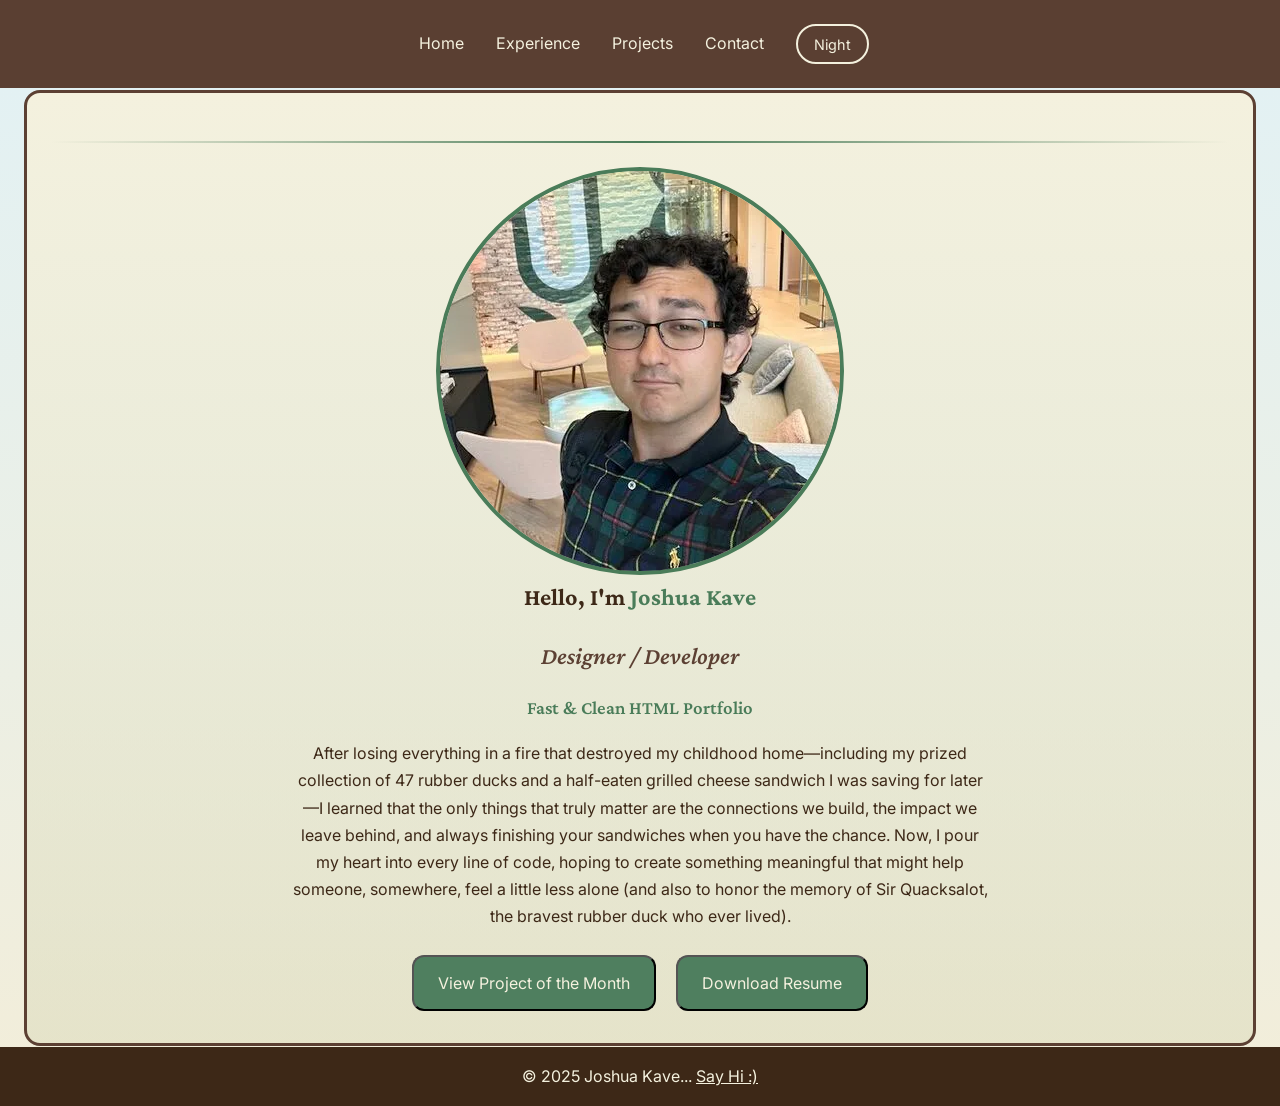
==== index.html @ aa96f815 "copeied contents from hw4 to hw5" ====
<!DOCTYPE html>
<html lang="en">
    <head>
        <meta charset="utf-8">
        <meta name="description" content="Portfolio Website">
        <meta name="viewport" content="width=device-width, initial-scale=1.0">
        <title>Home - Joshua's Portfolio</title>
        <link href="images/favicon.ico" rel="icon">
        <link rel="stylesheet" href="styles.css">
        <style>
            h3 {
                font-family: var(--font-heading, 'Crimson Pro', serif);  
                font-weight: 600;
                color: var(--color-moss, #4a7c59);
                margin-bottom: 1rem;
            }
        </style>
    </head>

    <body>
        <noscript>
            <p><strong>Note: </strong>This site works without Javascript, but theme selection is unavailable. <em>Welcome!</em></p>
        </noscript>
        <header>
            <nav>
                <a href = "index.html">Home</a>
                <a href = "experience.html">Experience</a>
                <a href = "projects.html">Projects</a>
                <a href = "contact.html">Contact</a>
                <button class = "theme-toggle">Night</button>
            </nav>
        </header>

        <main>
            <article>
                <hr>
                <picture id = "headshot">
                    <source srcset="images/Joshua_Kave_Headshot.webp" media="(min-width: 501px)" type="image/webp">
                    <source srcset="images/Joshua_Kave_Headshot_small.webp" media="(max-width: 500px)" type="image/webp">
                    <source srcset="images/Joshua_Kave_Headshot.jpg" media="(min-width: 501px)">
                    <img src="images/Joshua_Kave_Headshot_small.jpg" alt="Headshot Placeholder">
                </picture>
                <h1>Hello, I'm <span class="name">Joshua Kave</span></h1>
                <h2><i>Designer / Developer</i></h2>
                <h3>Fast & Clean HTML Portfolio</h3>
                <p>After losing everything in a fire that destroyed my childhood home—including my prized collection of 47 rubber ducks and a half-eaten grilled cheese sandwich I was saving for later—I learned that the only things that truly matter are the connections we build, the impact we leave behind, and always finishing your sandwiches when you have the chance. Now, I pour my heart into every line of code, hoping to create something meaningful that might help someone, somewhere, feel a little less alone (and also to honor the memory of Sir Quacksalot, the bravest rubber duck who ever lived).<br></p>
                <div>
                    <button type="button">View Project of the Month</button>
                    <button type="button">Download Resume</button>
                </div>
            </article>
        </main>
        <footer>
            <p>&copy; 2025 Joshua Kave... <a href="contact.html">Say Hi :&rpar;</a></p>
        </footer>
        <hello-console message="Hello World! :-&rpar;"></hello-console>
        <script src="theme-toggle.js"></script>
    </body>
</html>
---- styles.css ----
@import url('https://fonts.googleapis.com/css2?family=Crimson+Pro:wght@300;400;600;700&family=Inter:wght@300;400;500;600&display=swap');

:root {
    --color-soil: #3d2817;
    --color-bark: #5c4033;
    --color-moss: #4a7c59;
    --color-leaf: #6b9080;
    --color-bamboo: #7d8f69;
    --color-stone: #c9cba3;
    --color-sand: #f4f1de;
    --color-water: #a8dadc;
    --color-sky: #e8f4f8;
    --color-accent: #d4a574;

    --font-heading: 'Crimson Pro', sans-serif;
    --font-body: 'Inter', sans-serif;
}

:root.night-mode {
    --color-soil: #e8f4f8;
    --color-bark: #c9cba3;
    --color-moss: #90ea2f;
    --color-leaf: #ddf830;
    --color-bamboo: #a2ab00;
    --color-stone: #b8b8a6;
    --color-sand: #2a2a1f;
    --color-water: #203539;
    --color-sky: #1a1a15;
    --color-accent: #a8895a;
}

*{
    box-sizing: border-box;
    padding: 0;
    margin: 0; /*might change later*/
    overscroll-behavior: none;
}

body{
    display: flex;
    flex-direction: column;
    text-align: center;
    font-family: var(--font-body, sans-serif);
    font-size: 1rem;
    line-height: 1.7;
    color: var(--color-soil, #3d2817);
    background: linear-gradient(
        color-mix(in srgb, var(--color-sky) 90%, var(--color-water) 10%),
        color-mix(in srgb, var(--color-sand) 95%, var(--color-accent) 5%)
    );
    min-width: 100%;
    min-height: 100vh;
}

header{
    background-color: color-mix(in srgb, var(--color-bark) 95%, var(--color-soil) 5%);
    position: sticky;
    top: 0;
    z-index: 10;
    width: 100%;
    nav {
        padding: 1rem;
        display: flex;
        justify-content: center;
        align-items: center;
        margin: 0 auto;
        flex-wrap: wrap;

        & a {
            color: var(--color-sand, #f4f1de);
            padding: 0.5rem 1rem;
            text-decoration: none;
            transition: all 350ms;
            position: relative;
            border-radius: 0.75rem;

            &::before{
                content:'';
                position:absolute;
                bottom:0;
                left:50%;
                width: 0;
                height:2px;
                background-color: color-mix(in srgb, var(--color-bamboo) 80%, var(--color-accent) 20%);
                transform: translateX(-50%);
                transition: width 350ms;
            }

            &:hover{
                transform: translateY(-2px);
                
                &::before{
                    width: 80%;
                }
            }

            &:active{
                transform:translateY(0);
            }
        }
    }
}

.theme-toggle {
    background: none;
    border: 2px solid var(--color-sand, #f4f1de);
    border-radius: 1.5rem;
    min-width: 4.5rem;
    height: 2.5rem;
    font-size: 0.9rem;
    cursor: pointer;
    transition: all 350ms;
    padding: 0 1rem;
    margin-left: 1rem;
    display: none;
    align-items: center;
    justify-content: center;
    color: var(--color-sand, #f4f1de);

    &:hover {
        transform: scale(1.05);
    }

    &:active {
        transform: scale(0.98);
    }
}

.js-enabled .theme-toggle {
    display: flex;
}


main{
    flex: 1;
    padding: 0.1rem 1.5rem;
    max-width: 1400px;
    width: 100%;
    margin: 0 auto;

    & p{
        margin: 0 auto 1rem;
        text-align: center;
    }

    hr {
        border: none;
        height: 2px;
        background: linear-gradient(
            to right,
            transparent,
            var(--color-moss, #4a7c59),
            transparent
        );
        margin: 1.5rem 0;
        animation: growLine 1s ease-out;
    }
}

h1 {
  font-family: var(--font-heading, 'Crimson Pro', serif);
  font-weight: 700;
  color: var(--color-soil, #3d2817);
  margin-bottom: 1.5rem;
  text-wrap: balance;
  line-height: 1.2;
}

h2 {
  font-family: var(--font-heading, 'Crimson Pro', serif);
  font-weight: 600;
  color: var(--color-bark, #5c4033);
  margin-bottom: 1rem;
  text-wrap: balance;
}

p {
  margin-bottom: 1rem;
  max-width: 70ch;
  text-wrap: pretty;
}

.name {
  color: var(--color-moss, #4a7c59);
  font-weight: 700;
  position: relative;
  display: inline-block;
  animation: fadeInUp 0.8s ease-out;
}

#headshot{    
    & img{
        border-radius: 50%;
        border: 4px solid var(--color-moss, #4a7c59);
        object-fit: cover;
        transition: transform var(--transition-slow, 600ms);
        
        &:hover {
            transform: scale(1.05) rotate(2deg);
        }
    }

}

.logo-image {
    display: block;
    margin: 0 auto 1rem;
    max-width: 100%;

    img {
        width: 100%;
        max-width: 50%;
        height: auto;
        border-radius: 1rem;
    }
}

button{
    font-family: var(--font-body, sans-serif);
    font-size: 1rem;
    padding: 1rem 1.5rem;
    margin: 0.5rem;
    background-color: color-mix(in srgb, var(--color-moss) 85%, var(--color-leaf) 15%);
    color: var(--color-sand, #f4f1de);
    border-radius: 0.75rem;
    cursor: pointer;
    transition: all 350ms;
    position: relative;

    &:hover{
        background-color: color-mix(in srgb, var(--color-moss) 75%, var(--color-accent) 25%);
        transform: translateY(-3px);
    }

    &:active {
        transform: translateY(-1px);
    }
}

footer{
    background-color: var(--color-soil, #3d2817);
    padding: 1rem;
    display: flex;
    justify-content: center;
    align-items: center;
    color: var(--color-sand, #f4f1de);


    & p{
        margin: 0;
    }

    & a{
        color: var(--color-sand, #f4f1de);
        text-decoration: underline;
        transition: color 200ms;

        &:hover{
            color: var(--color-moss, #4a7c59);
        }
    }
}

.grid{
    display: grid;
    grid-template-columns: repeat(auto-fit, minmax(300px, 1fr));
    gap: 2.5rem;
    width: 100%;

}

.grid>article{
    transition: all 350ms;
    display:flex;
    flex-direction: column;
    align-items: center;
    justify-content: space-between;
    
    &:hover{
        border-color: var(--color-moss, #4a7c59);
        transform: translateY(-5px);
    }


}

article{
    background: linear-gradient(
        to bottom,
        var(--color-sand, #f4f1de),
        color-mix(in srgb, var(--color-stone) 30%, transparent)
    );

    border: 3px solid var(--color-bark, #5c4033);
    padding: 1.5rem;
    border-radius: 1rem;
    position: relative;
    overflow: hidden;
    transition: all 350ms;

    & a{
        text-decoration: none;
        color: var(--color-moss, #4a7c59);
        font-weight: 600;
        transition: all 200ms;

        &:hover{
            color: var(--color-bamboo, #7d8f69);
        }
    }
}

form{
  margin: 0 auto;
  max-width: 750px;
  display: flex;
  flex-direction: column;
  min-width: 300px;
}

fieldset:has(legend){
  border: 2px solid var(--color-moss, #4a7c59);
  border-radius: 0.75rem;
  padding: 1.5rem;
  margin-bottom: 1.5rem;
  background-color: color-mix(in srgb, white 50%, var(--color-sky) 10%);
}

fieldset legend{
  font-family: var(--font-heading, 'Crimson Pro', serif);
  font-size: 1.25rem;
  font-weight: 600;
  padding: 0 1rem;
  color: var(--color-moss, #4a7c59);
}

form label{
  display: flex;
  color: var(--color-soil, #3d2817);
}

form label span.required {
    color:red;
}

form output {
  text-align: center;
  width: 300px;
  min-width: 0;
  overflow-wrap: anywhere;
}

form textarea{
  min-height: 150px;
}

form input, form textarea{
  font-family: var(--font-body, sans-serif);
  width: 100%;
  padding: 0.75rem;
  border: 2px solid var(--color-stone, #c9cba3);
  border-radius: 0.75rem;
  transition: all 200ms;
}

form input:focus, form textarea:focus{
  border-color: var(--color-moss, #4a7c59);
  outline: none;
}

form input:hover, form textarea:hover{
  border-color: var(--color-bamboo, #7d8f69);
}

form input:invalid{
  border: 2px solid red;
}

project-summary {
  display: flex;
  flex-direction: column;
  gap: 1.5rem;
  border: 3px solid var(--color-bark, #5c4033);
  border-radius: 0.75rem;
  padding: 2.5rem;
  margin: 4rem auto;
  max-width: 800px;
  background: linear-gradient(
    135deg,
    var(--color-sand, #f4f1de) 0%,
    color-mix(in srgb, var(--color-water) 15%, transparent) 100%
  );
  position: relative;
  transition: all 350ms;

  &:hover{
    border-color: var(--color-moss, #4a7c59);
  }

  & h2 {
    font-family: var(--font-heading, 'Crimson Pro', serif);
    color: var(--color-moss, #4a7c59);
    font-weight: 600;
    padding-bottom: 1rem;
    border-bottom: 2px solid var(--color-stone, #c9cba3);
    text-wrap: balance;
    margin: 0;
  }
  
  & p {
    color: var(--color-soil, #3d2817);
    font-size: 1.05rem;
    margin: 0;
  }
  
  ul {
    list-style: none;
    padding: 0;
    margin: 0;
    display: grid;
    gap: 1rem;
    grid-template-columns: 1fr;
    
    li {
      padding: 1rem 1.5rem;
      background-color: color-mix(in srgb, white 70%, var(--color-sand) 30%);
      border-left: 4px solid var(--color-leaf, #6b9080);
      border-radius: 0.5rem;
      color: var(--color-soil, #3d2817);
      transition: all 350ms;
      font-size: 1rem;
      position: relative;
      overflow: hidden;
      
      &:hover {
        background-color: color-mix(in srgb, white 95%, var(--color-moss) 5%);
        transform: translateX(8px);
        border-left-color: var(--color-moss, #4a7c59);
      }
    }
  }
}

iframe{
    border: 3px solid var(--color-bark, #5c4033);
    border-radius: 1rem;
    width: 100%;
    height: 400px;
}

@view-transition {
    navigation: auto;
}

::view-transition-group(root) {
    animation-duration: 300ms;
    animation-timing-function: cubic-bezier(0.4, 0, 0.2, 1);
}

::view-transition-old(root),
::view-transition-new(root) {
    mix-blend-mode: normal;
    width: 100%;
    height: 100%;
}

::view-transition-old(root) {
    animation: 300ms cubic-bezier(0.4, 0, 0.2, 1) both fade-out, 
               300ms cubic-bezier(0.4, 0, 0.2, 1) both slide-to-left;
}

::view-transition-new(root) {
    animation: 300ms cubic-bezier(0.4, 0, 0.2, 1) both fade-in,
               300ms cubic-bezier(0.4, 0, 0.2, 1) both slide-from-right;
}

@keyframes fade-out {
    from { opacity: 1; }
    to { opacity: 0; }
}

@keyframes fade-in {
    from { opacity: 0; }
    to { opacity: 1; }
}

@keyframes slide-to-left {
    from { transform: translateX(0); }
    to { transform: translateX(-30px); }
}

@keyframes slide-from-right {
    from { transform: translateX(30px); }
    to { transform: translateX(0); }
}

@media (max-width: 500px) {
    header{
        nav {
            padding: 0.25rem;
            gap: 0.075rem;
            flex-wrap: wrap;

            & a {
                padding: 0.25rem 0.6rem;
                font-size: 0.75rem;
                border-radius: 0.5rem;
            }
        }
    }

    .theme-toggle {
        min-width: 3rem;
        height: 1.75rem;
        font-size: 0.65rem;
        padding: 0 0.5rem;
        margin-left: 0.5rem;
        border-radius: 1rem;
    }
}

@media print {
  header, footer, button {
    display: none;
  }
  
  body {
    background: white;
    color: black;
  }
  
  article {
    break-inside: avoid;
    page-break-inside: avoid;
  }
}

@media (prefers-contrast: more) {
  * {
    --color-soil: #000000;
    --color-sand: #ffffff;
    font-weight: 700;
  }
  
  button, article {
    border-width: 3px;
  }
}

@keyframes fadeInUp {
  from {
    opacity: 0;
    transform: translateY(20px);
  }
  to {
    opacity: 1;
    transform: translateY(0);
  }
}

@keyframes growLine {
  from {
    transform: scaleX(0);
  }
  to {
    transform: scaleX(1);
  }
}
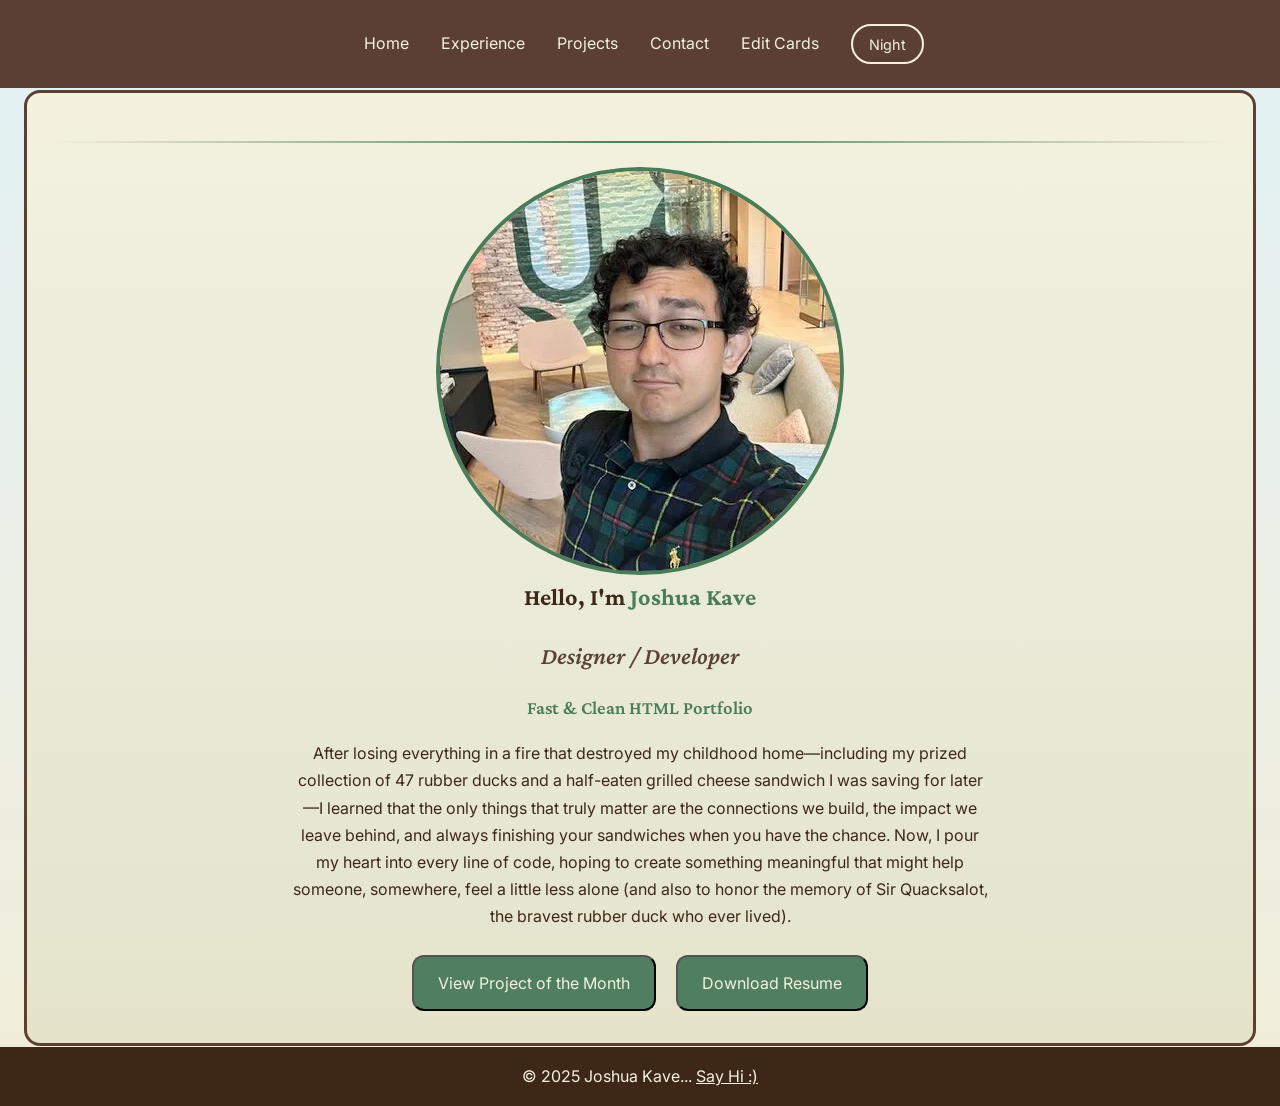
==== commit 674a0095: "added edit cards crud page to navbar" ====
--- a/index.html
+++ b/index.html
@@ -27,6 +27,7 @@
                 <a href = "experience.html">Experience</a>
                 <a href = "projects.html">Projects</a>
                 <a href = "contact.html">Contact</a>
+                <a href = "crud.html">Edit Cards</a>
                 <button class = "theme-toggle">Night</button>
             </nav>
         </header>
--- a/styles.css
+++ b/styles.css
@@ -267,6 +267,126 @@
     gap: 2.5rem;
     width: 100%;
 
+}
+
+.card-grid {
+    display: grid;
+    grid-template-columns: repeat(auto-fit, minmax(300px, 1fr));
+    gap: 2rem;
+    width: 100%;
+    margin: 1.5rem 0;
+}
+
+project-card {
+    display: block;
+
+    & article {
+        display: flex;
+        flex-direction: column;
+        align-items: center;
+        gap: 0.75rem;
+        height: 100%;
+
+        &:hover {
+            border-color: var(--color-moss, #4a7c59);
+            transform: translateY(-5px);
+        }
+
+        &:hover picture img {
+            transform: scale(1.03);
+        }
+    }
+
+    & h2 {
+        margin: 0 0 0.5rem 0;
+    }
+
+    & picture {
+        display: block;
+        margin: 0 auto;
+        max-width: 100%;
+
+        & img {
+            width: 100%;
+            max-width: 200px;
+            height: auto;
+            border-radius: 0.75rem;
+            object-fit: cover;
+            transition: transform 350ms ease;
+        }
+    }
+
+    & p {
+        text-align: center;
+        margin: 0;
+    }
+
+    & .date {
+        color: color-mix(in srgb, var(--color-soil, #3d2817) 70%, transparent);
+        font-size: 0.9rem;
+        font-style: italic;
+    }
+
+    & .keywords {
+        display: flex;
+        flex-wrap: wrap;
+        gap: 0.5rem;
+        justify-content: center;
+
+        & span {
+            background-color: color-mix(in srgb, var(--color-leaf, #6b9080) 20%, transparent);
+            color: var(--color-moss, #4a7c59);
+            padding: 0.25rem 0.75rem;
+            border-radius: 1rem;
+            font-size: 0.8rem;
+            font-weight: 500;
+            border: 1px solid var(--color-leaf, #6b9080);
+        }
+    }
+
+    & .progress {
+        display: flex;
+        align-items: center;
+        gap: 0.5rem;
+        flex-wrap: wrap;
+        justify-content: center;
+        font-size: 0.85rem;
+
+        & progress {
+            width: 120px;
+            height: 8px;
+            border-radius: 4px;
+
+            &::-webkit-progress-bar {
+                background-color: var(--color-stone, #c9cba3);
+                border-radius: 4px;
+            }
+
+            &::-webkit-progress-value {
+                background-color: var(--color-moss, #4a7c59);
+                border-radius: 4px;
+            }
+
+            &::-moz-progress-bar {
+                background-color: var(--color-moss, #4a7c59);
+                border-radius: 4px;
+            }
+        }
+    }
+
+    & a:last-child {
+        display: inline-block;
+        padding: 0.5rem 1.25rem;
+        border: 2px solid var(--color-moss, #4a7c59);
+        border-radius: 0.5rem;
+        transition: all 250ms ease;
+        margin-top: auto;
+
+        &:hover {
+            background-color: var(--color-moss, #4a7c59);
+            color: var(--color-sand, #f4f1de);
+        }
+    }
 }
 
 .grid>article{
@@ -519,6 +639,113 @@
     }
 }
 
+.data-controls {
+    display: flex;
+    justify-content: center;
+    gap: 1rem;
+    margin-bottom: 2rem;
+    flex-wrap: wrap;
+}
+
+.data-controls button {
+    min-width: 120px;
+}
+
+#data-type {
+    display: block;
+    margin: 0 auto 1.5rem;
+    padding: 0.75rem 1.5rem;
+    font-family: var(--font-body, sans-serif);
+    font-size: 1rem;
+    border: 2px solid var(--color-stone, #c9cba3);
+    border-radius: 0.75rem;
+    background-color: var(--color-sand, #f4f1de);
+    color: var(--color-soil, #3d2817);
+    cursor: pointer;
+    transition: all 200ms;
+}
+
+#data-type:hover {
+    border-color: var(--color-bamboo, #7d8f69);
+}
+
+#data-type:focus {
+    border-color: var(--color-moss, #4a7c59);
+    outline: none;
+}
+
+#item-form fieldset {
+    border: none;
+    padding: 0;
+    margin: 0 0 1rem 0;
+}
+
+#item-form fieldset label {
+    margin-bottom: 0.25rem;
+    font-weight: 500;
+}
+
+#item-form footer {
+    display: flex;
+    justify-content: center;
+    gap: 1rem;
+    flex-wrap: wrap;
+    margin-top: 1rem;
+    padding: 0;
+    background: none;
+}
+
+button[data-action="delete"] {
+    background-color: #c0392b;
+}
+
+button[data-action="update"] {
+    background-color: var(--color-bamboo, #7d8f69);
+}
+
+#items-list {
+    margin-top: 2rem;
+}
+
+#items-list h3 {
+    color: var(--color-moss, #4a7c59);
+    margin-bottom: 1rem;
+}
+
+#items-container {
+    list-style: none;
+    padding: 0;
+    margin: 0;
+}
+
+#items-container li {
+    display: flex;
+    justify-content: space-between;
+    align-items: center;
+    padding: 1rem;
+    background-color: color-mix(in srgb, var(--color-sand) 80%, white 20%);
+    border: 2px solid var(--color-stone, #c9cba3);
+    border-radius: 0.5rem;
+    margin-bottom: 0.5rem;
+    transition: all 200ms;
+}
+
+#items-container li > span:first-child {
+    font-weight: 500;
+    color: var(--color-soil, #3d2817);
+}
+
+#items-container li > span:last-child {
+    display: flex;
+    gap: 0.5rem;
+}
+
+#items-container li button {
+    padding: 0.5rem 1rem;
+    font-size: 0.85rem;
+    margin: 0;
+}
+
 @media print {
   header, footer, button {
     display: none;
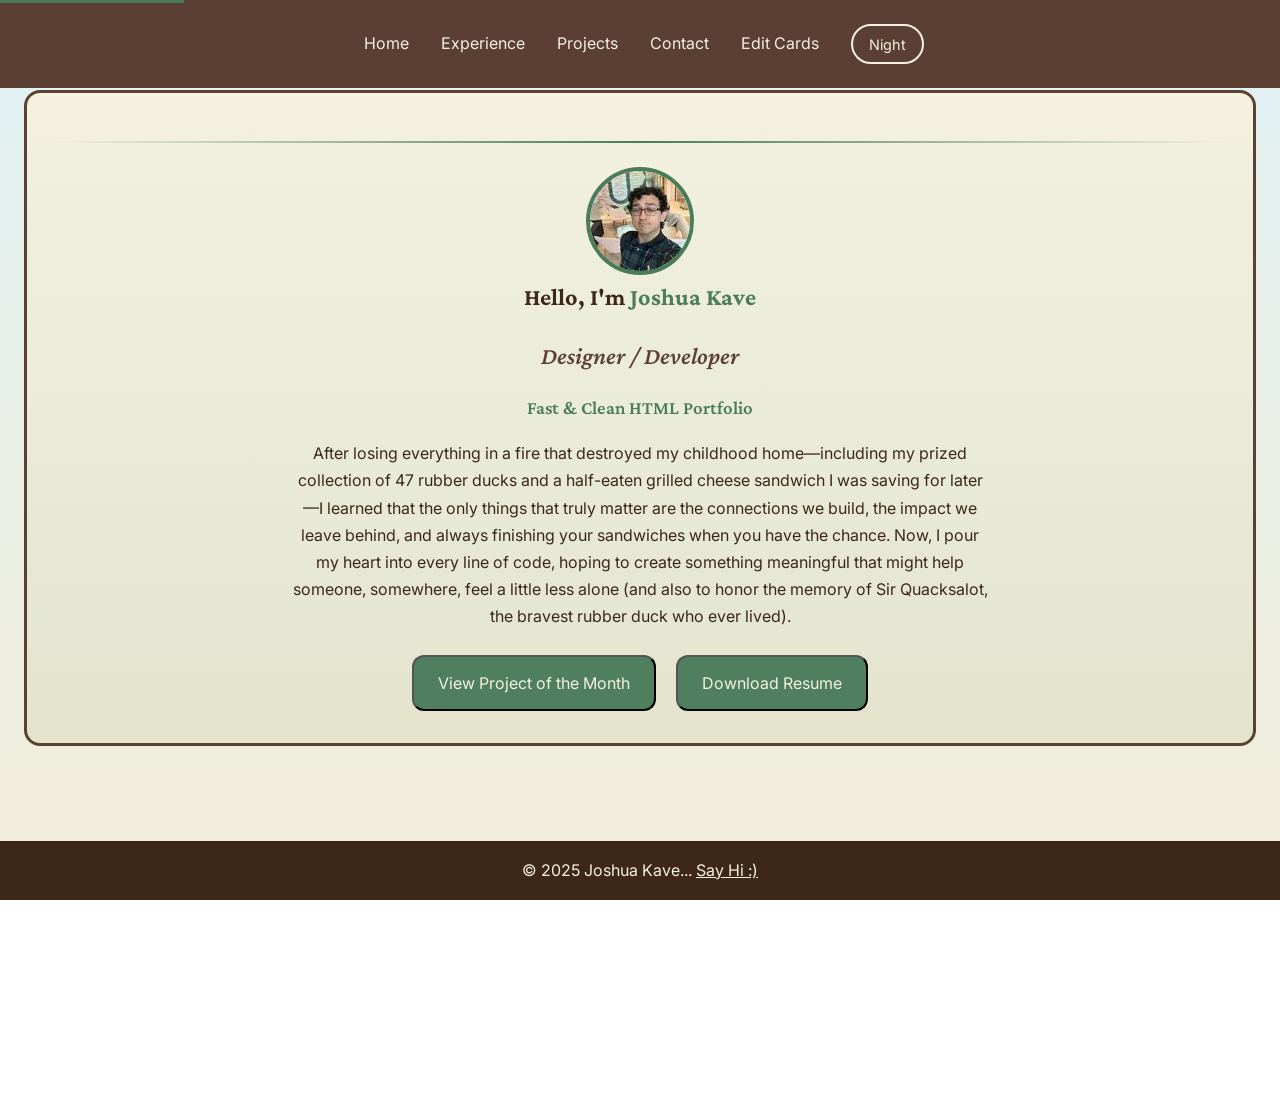
==== commit b764b433: "added skip link to main home page so that users navigating with keyboard can skip to my about me par" ====
--- a/index.html
+++ b/index.html
@@ -30,6 +30,7 @@
                 <a href = "crud.html">Edit Cards</a>
                 <button class = "theme-toggle">Night</button>
             </nav>
+            <a href="#main-content" class="skip-link">Skip to main content</a>
         </header>
 
         <main>
@@ -44,7 +45,7 @@
                 <h1>Hello, I'm <span class="name">Joshua Kave</span></h1>
                 <h2><i>Designer / Developer</i></h2>
                 <h3>Fast & Clean HTML Portfolio</h3>
-                <p>After losing everything in a fire that destroyed my childhood home—including my prized collection of 47 rubber ducks and a half-eaten grilled cheese sandwich I was saving for later—I learned that the only things that truly matter are the connections we build, the impact we leave behind, and always finishing your sandwiches when you have the chance. Now, I pour my heart into every line of code, hoping to create something meaningful that might help someone, somewhere, feel a little less alone (and also to honor the memory of Sir Quacksalot, the bravest rubber duck who ever lived).<br></p>
+                <p id="main-content">After losing everything in a fire that destroyed my childhood home—including my prized collection of 47 rubber ducks and a half-eaten grilled cheese sandwich I was saving for later—I learned that the only things that truly matter are the connections we build, the impact we leave behind, and always finishing your sandwiches when you have the chance. Now, I pour my heart into every line of code, hoping to create something meaningful that might help someone, somewhere, feel a little less alone (and also to honor the memory of Sir Quacksalot, the bravest rubber duck who ever lived).<br></p>
                 <div>
                     <button type="button">View Project of the Month</button>
                     <button type="button">Download Resume</button>
--- a/styles.css
+++ b/styles.css
@@ -568,6 +568,21 @@
     height: 400px;
 }
 
+.skip-link {
+    position: absolute;
+    top: -40px;
+    left: 0;
+    background: var(--color-moss);
+    color: var(--color-sand);
+    padding: 0.5rem 1rem;
+    z-index: 100;
+    transition: top 200ms;
+}
+
+.skip-link:focus {
+    top: 0;
+}
+
 @view-transition {
     navigation: auto;
 }
@@ -612,6 +627,15 @@
 @keyframes slide-from-right {
     from { transform: translateX(30px); }
     to { transform: translateX(0); }
+}
+
+button:focus-visible,
+a:focus-visible,
+input:focus-visible,
+textarea:focus-visible,
+select:focus-visible {
+    outline: 3px solid var(--color-moss, #4a7c59);
+    outline-offset: 2px;
 }
 
 @media (max-width: 500px) {
